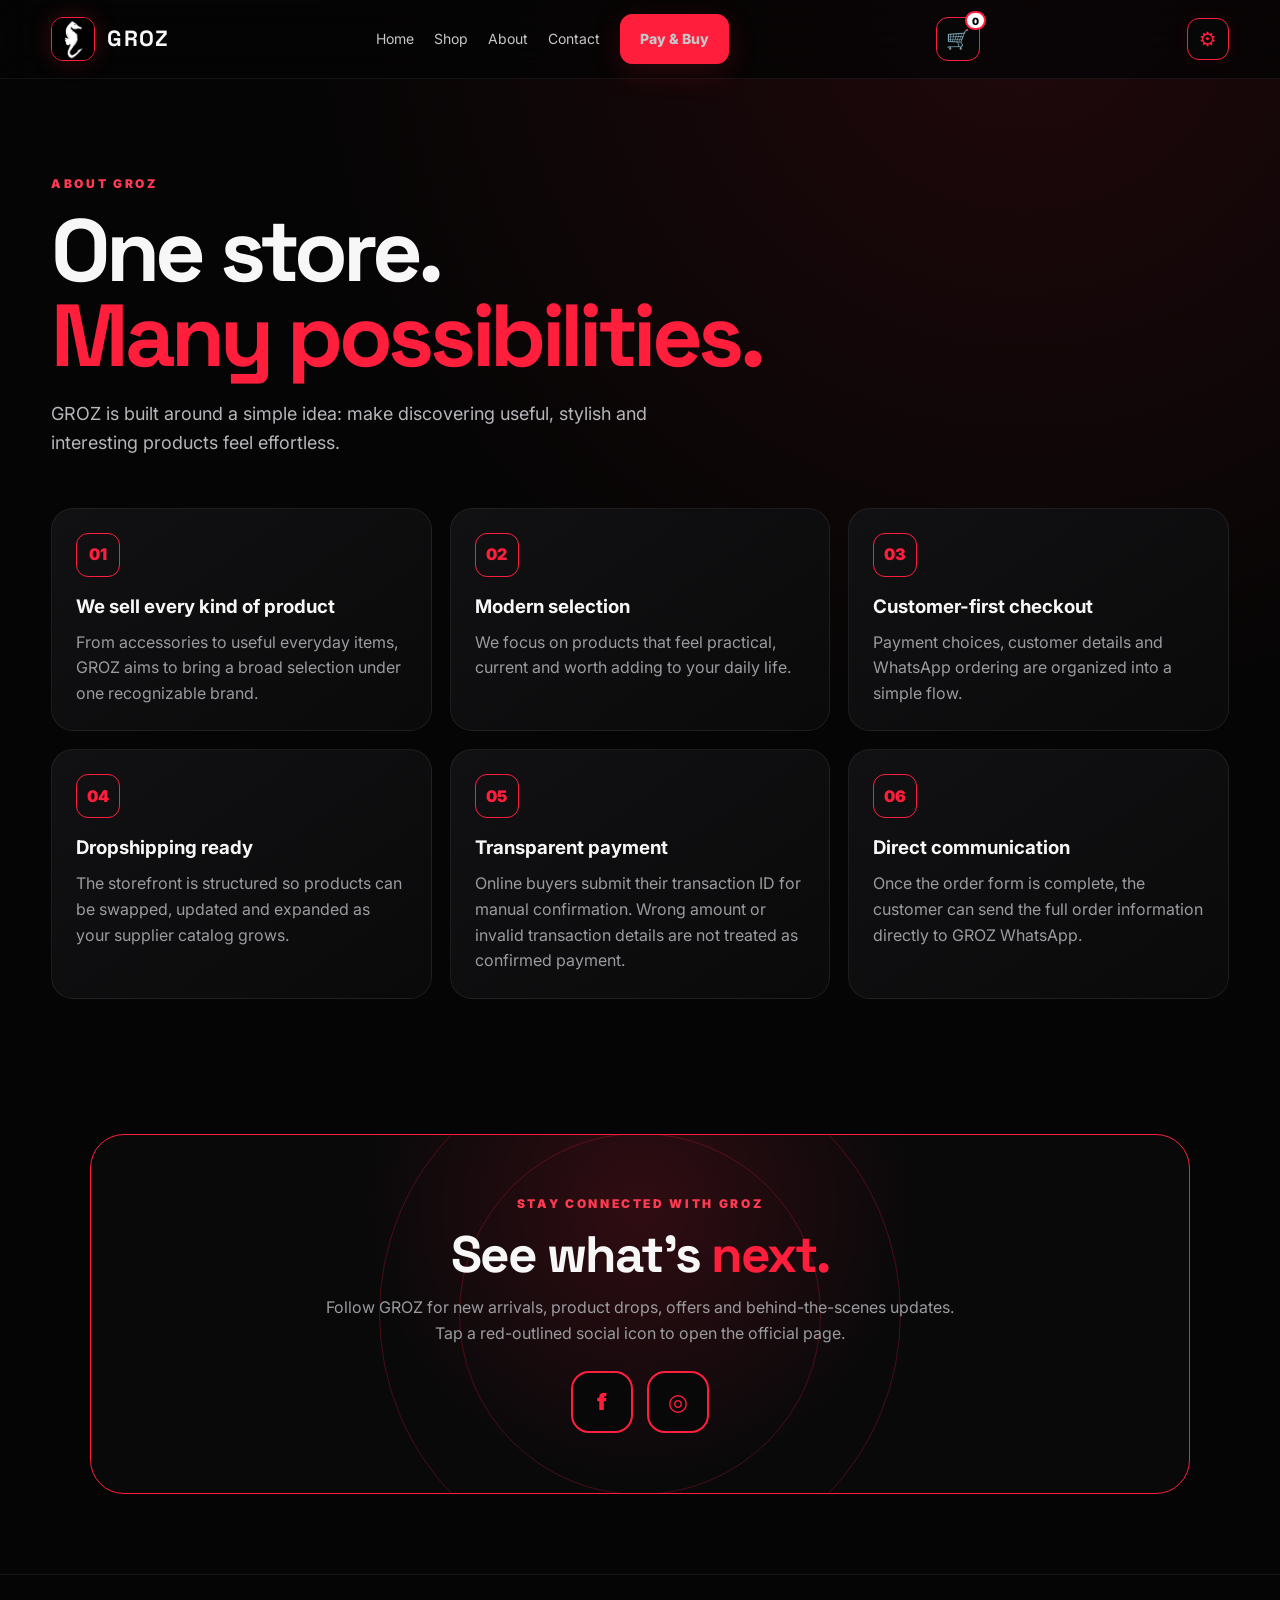
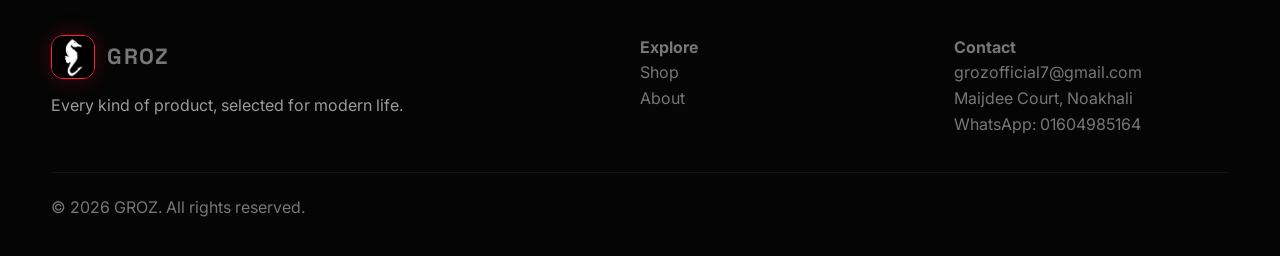
==== about.html @ 0dee0212 "Add files via upload" ====
<!doctype html><html lang="en"><head><meta charset="utf-8"><meta name="viewport" content="width=device-width,initial-scale=1"><meta name="theme-color" content="#050505"><title>About GROZ — Our Brand</title><link rel="stylesheet" href="css/style.css"><meta name="description" content="Learn about GROZ — a modern online store offering accessories and useful everyday products."><meta name="keywords" content="GROZ about, online store Bangladesh"><meta name="robots" content="index,follow,max-image-preview:large"><link rel="canonical" href="https://YOUR-DOMAIN.example/about.html"></head><body>
<header class="header">
 <div class="container nav">
  <a class="brand" href="index.html"><img src="assets/groz-logo.jpg" alt="GROZ logo"><span>GROZ</span></a>
  <button class="menu">☰</button>
  <nav class="navlinks">
   <a href="index.html">Home</a><a href="shop.html">Shop</a><a href="about.html">About</a><a href="contact.html">Contact</a>
   <a class="btn" href="checkout.html" data-i18n="Pay & Buy">Pay & Buy</a>
  </nav>
  <a class="cart-link" href="cart.html" aria-label="Cart" title="Cart"><span class="cart-icon">🛒</span><span class="cart-count" id="cartCount">0</span></a>
 
<div class="settings-wrap">
  <button class="settings-btn" id="settingsBtn" type="button" aria-label="Settings" title="Settings">⚙</button>
  <div class="settings-panel" id="settingsPanel" aria-hidden="true">
    <div class="settings-title"><span data-i18n="Settings">Settings</span><button class="settings-close" id="settingsClose" type="button" aria-label="Close">×</button></div>
    <div class="settings-section">
      <div class="settings-label" data-i18n="Theme">Theme</div>
      <div class="theme-options">
        <button type="button" class="theme-choice" data-theme-choice="dark"><span class="theme-swatch swatch-dark"></span><span data-i18n="Dark">Dark</span></button>
        <button type="button" class="theme-choice" data-theme-choice="white"><span class="theme-swatch swatch-white"></span><span data-i18n="White">White</span></button>
        <button type="button" class="theme-choice" data-theme-choice="bright"><span class="theme-swatch swatch-bright"></span><span data-i18n="Bright">Bright</span></button>
      </div>
    </div>
    <div class="settings-section">
      <div class="settings-label" data-i18n="Language">Language</div>
      <div class="language-options">
        <button type="button" class="language-choice" data-lang-choice="en">English</button>
        <button type="button" class="language-choice" data-lang-choice="bn">বাংলা</button>
      </div>
    </div>
    <div class="settings-hint" data-i18n="Your choices are saved automatically.">Your choices are saved automatically.</div>
  </div>
</div>
</div>
</header>
<main>
<section class="section"><div class="container">
 <div class="reveal"><div class="kicker">About GROZ</div><h1>One store.<br><span class="red">Many possibilities.</span></h1><p class="lead">GROZ is built around a simple idea: make discovering useful, stylish and interesting products feel effortless.</p></div>
 <div class="grid" style="margin-top:50px">
  <div class="card reveal"><div class="iconbox">01</div><h3 style="margin:15px 0 8px">We sell every kind of product</h3><p class="muted">From accessories to useful everyday items, GROZ aims to bring a broad selection under one recognizable brand.</p></div>
  <div class="card reveal"><div class="iconbox">02</div><h3 style="margin:15px 0 8px">Modern selection</h3><p class="muted">We focus on products that feel practical, current and worth adding to your daily life.</p></div>
  <div class="card reveal"><div class="iconbox">03</div><h3 style="margin:15px 0 8px">Customer-first checkout</h3><p class="muted">Payment choices, customer details and WhatsApp ordering are organized into a simple flow.</p></div>
  <div class="card reveal"><div class="iconbox">04</div><h3 style="margin:15px 0 8px">Dropshipping ready</h3><p class="muted">The storefront is structured so products can be swapped, updated and expanded as your supplier catalog grows.</p></div>
  <div class="card reveal"><div class="iconbox">05</div><h3 style="margin:15px 0 8px">Transparent payment</h3><p class="muted">Online buyers submit their transaction ID for manual confirmation. Wrong amount or invalid transaction details are not treated as confirmed payment.</p></div>
  <div class="card reveal"><div class="iconbox">06</div><h3 style="margin:15px 0 8px">Direct communication</h3><p class="muted">Once the order form is complete, the customer can send the full order information directly to GROZ WhatsApp.</p></div>
 </div>
</div></section>
</main>
<section class="social-outro reveal">
 <div class="social-content">
  <div class="kicker">Stay connected with GROZ</div>
  <h2>See what's <span class="red">next.</span></h2>
  <p>Follow GROZ for new arrivals, product drops, offers and behind-the-scenes updates. Tap a red-outlined social icon to open the official page.</p>
  <div class="socials">
   <a class="social-btn" data-social="facebook" href="#" target="_blank" rel="noopener" aria-label="Facebook">f</a>
   <a class="social-btn" data-social="instagram" href="#" target="_blank" rel="noopener" aria-label="Instagram">◎</a>
  </div>
 </div>
</section>

<footer class="footer"><div class="container footer-grid">
 <div><div class="brand"><img src="assets/groz-logo.jpg" alt="GROZ"><span>GROZ</span></div><p class="muted" style="margin-top:14px">Every kind of product, selected for modern life.</p></div>
 <div><b>Explore</b><p><a href="shop.html">Shop</a></p><p><a href="about.html">About</a></p><p></p></div>
 <div><b>Contact</b><p>grozofficial7@gmail.com</p><p>Maijdee Court, Noakhali</p><p>WhatsApp: 01604985164</p></div>
</div><div class="container" style="margin-top:35px;border-top:1px solid rgba(255,255,255,.06);padding-top:22px">© 2026 GROZ. All rights reserved.</div></footer>
<div class="toast"></div><script src="js/app.js"></script></body></html>
---- css/style.css ----
@import url('https://fonts.googleapis.com/css2?family=Inter:wght@400;500;600;700;800;900&family=Space+Grotesk:wght@500;600;700&display=swap');
:root{
  --bg:#050505; --panel:#0d0d0f; --panel2:#121214; --red:#ff1f3d; --red2:#ff3b54;
  --white:#f7f7f7; --muted:#9b9b9f; --line:rgba(255,31,61,.22);
  --shadow:0 25px 80px rgba(0,0,0,.45);
}
*{box-sizing:border-box;margin:0;padding:0}
html{scroll-behavior:smooth}
body{font-family:Inter,system-ui,sans-serif;background:radial-gradient(circle at 80% 0%,rgba(255,31,61,.11),transparent 35%),var(--bg);color:var(--white);line-height:1.6;overflow-x:hidden}
a{color:inherit;text-decoration:none}
button,input,textarea,select{font:inherit}
img{max-width:100%;display:block}
.container{width:min(1180px,92%);margin:auto}
.header{position:sticky;top:0;z-index:1000;background:rgba(5,5,5,.78);backdrop-filter:blur(18px);border-bottom:1px solid rgba(255,255,255,.06)}
.nav{height:78px;display:flex;align-items:center;justify-content:space-between;gap:24px}
.brand{display:flex;align-items:center;gap:12px;font-family:"Space Grotesk";font-weight:800;font-size:22px;letter-spacing:.06em}
.brand img{width:44px;height:44px;border-radius:12px;object-fit:cover;border:1px solid var(--red);box-shadow:0 0 22px rgba(255,31,61,.22)}
.navlinks{display:flex;gap:20px;align-items:center}
.navlinks a{color:#c7c7ca;font-size:14px;transition:.25s}
.navlinks a:hover,.navlinks a.active{color:#fff}
.navlinks a.active{position:relative}.navlinks a.active:after{content:"";position:absolute;left:0;right:0;bottom:-10px;height:2px;background:var(--red);box-shadow:0 0 12px var(--red)}
.menu{display:none;background:none;border:1px solid var(--line);color:#fff;border-radius:10px;padding:8px 10px}
.btn{display:inline-flex;align-items:center;justify-content:center;gap:9px;border:1px solid var(--red);background:var(--red);color:white;padding:13px 19px;border-radius:12px;font-weight:800;cursor:pointer;transition:.25s;box-shadow:0 8px 30px rgba(255,31,61,.16)}
.btn:hover{transform:translateY(-2px);box-shadow:0 15px 35px rgba(255,31,61,.25)}
.btn.ghost{background:transparent;color:#fff}
.hero{min-height:72vh;display:grid;place-items:center;padding:80px 0;position:relative}
.hero:before{content:"";position:absolute;width:520px;height:520px;background:rgba(255,31,61,.12);filter:blur(110px);border-radius:50%;top:0;right:-170px;pointer-events:none}
.hero-grid{display:grid;grid-template-columns:1.1fr .9fr;gap:70px;align-items:center}
.kicker{color:var(--red2);font-size:12px;font-weight:900;letter-spacing:.22em;text-transform:uppercase;margin-bottom:16px}
h1{font-family:"Space Grotesk";font-size:clamp(46px,7vw,88px);line-height:.96;letter-spacing:-.05em}
h2{font-family:"Space Grotesk";font-size:clamp(32px,4vw,54px);line-height:1.03;letter-spacing:-.04em}
.lead{color:#b6b6bb;font-size:18px;max-width:680px;margin:22px 0 30px}
.red{color:var(--red)}
.hero-art{min-height:470px;border:1px solid var(--line);border-radius:34px;background:linear-gradient(145deg,#111,#090909);display:grid;place-items:center;position:relative;overflow:hidden;box-shadow:var(--shadow);animation:float 6s ease-in-out infinite}
.hero-art img{width:min(390px,75%);filter:drop-shadow(0 25px 50px rgba(255,31,61,.12));transform:rotate(-4deg)}
.hero-art:after{content:"GROZ";position:absolute;bottom:25px;right:30px;color:rgba(255,255,255,.05);font-family:"Space Grotesk";font-size:110px;font-weight:900}
@keyframes float{50%{transform:translateY(-10px)}}
.section{padding:95px 0}
.section-head{display:flex;justify-content:space-between;gap:30px;align-items:end;margin-bottom:38px}
.section-head p{color:var(--muted);max-width:560px}
.grid{display:grid;grid-template-columns:repeat(3,1fr);gap:18px}
.card{background:linear-gradient(145deg,#111113,#0a0a0b);border:1px solid rgba(255,255,255,.07);border-radius:22px;padding:24px;transition:.3s;position:relative;overflow:hidden}
.card:hover{transform:translateY(-7px);border-color:var(--line);box-shadow:0 20px 55px rgba(0,0,0,.35)}
.product-img{height:240px;border-radius:16px;background:radial-gradient(circle at 50% 30%,rgba(255,31,61,.3),transparent 45%),linear-gradient(135deg,#19191c,#070708);display:grid;place-items:center;margin-bottom:18px}
.product-icon{font-size:82px;filter:drop-shadow(0 12px 25px rgba(255,31,61,.2))}
.price{font-size:20px;font-weight:900;margin:9px 0 16px}.muted{color:var(--muted)}
.tags{display:flex;gap:7px;flex-wrap:wrap}.tag{border:1px solid rgba(255,31,61,.25);color:#ff7184;border-radius:999px;padding:5px 9px;font-size:11px}
.feature-grid{display:grid;grid-template-columns:repeat(4,1fr);gap:14px}
.feature{padding:25px;border:1px solid rgba(255,255,255,.07);border-radius:18px;background:#0b0b0c}
.feature b{display:block;margin:12px 0 6px}.feature span{color:var(--muted);font-size:14px}
.iconbox{width:44px;height:44px;border:1px solid var(--red);border-radius:12px;display:grid;place-items:center;color:var(--red);font-weight:900}
.social-outro{margin:40px auto 0;width:min(1100px,92%);min-height:360px;border:1px solid var(--red);border-radius:34px;background:radial-gradient(circle at 50% 20%,rgba(255,31,61,.16),transparent 45%),#09090a;display:grid;place-items:center;text-align:center;padding:55px;position:relative;overflow:hidden}
.social-outro:before,.social-outro:after{content:"";position:absolute;border:1px solid rgba(255,31,61,.25);border-radius:50%;width:360px;height:360px;animation:pulse 4s infinite}
.social-outro:after{width:520px;height:520px;animation-delay:1.5s}
@keyframes pulse{50%{transform:scale(1.12);opacity:.35}}
.social-content{position:relative;z-index:2}.social-content p{color:var(--muted);margin:13px auto 25px;max-width:650px}
.socials{display:flex;justify-content:center;gap:14px}.social-btn{width:62px;height:62px;border:2px solid var(--red);border-radius:18px;display:grid;place-items:center;color:var(--red);font-weight:900;font-size:23px;transition:.25s;background:#080808}
.social-btn:hover{background:var(--red);color:#fff;transform:translateY(-5px) rotate(-2deg);box-shadow:0 12px 35px rgba(255,31,61,.3)}
.footer{padding:60px 0 35px;color:#777;border-top:1px solid rgba(255,255,255,.06);margin-top:80px}
.footer-grid{display:grid;grid-template-columns:2fr 1fr 1fr;gap:40px}.footer a:hover{color:#fff}
.form{display:grid;gap:14px}.form-row{display:grid;grid-template-columns:1fr 1fr;gap:14px}
input,textarea,select{width:100%;background:#0b0b0c;border:1px solid rgba(255,255,255,.1);border-radius:12px;color:#fff;padding:14px 15px;outline:none;transition:.2s}
input:focus,textarea:focus,select:focus{border-color:var(--red);box-shadow:0 0 0 3px rgba(255,31,61,.08)}
textarea{min-height:140px;resize:vertical}
.pay-grid{display:grid;grid-template-columns:1fr 1fr;gap:22px}
.payment-options{display:grid;gap:10px}.payment-option{display:flex;gap:12px;align-items:center;padding:15px;border:1px solid rgba(255,255,255,.09);border-radius:14px;cursor:pointer}.payment-option:has(input:checked){border-color:var(--red);background:rgba(255,31,61,.07)}
.payments{display:grid;gap:9px;margin-top:18px}.pay-row{display:flex;justify-content:space-between;align-items:center;padding:13px 15px;background:#0b0b0c;border:1px solid rgba(255,255,255,.07);border-radius:12px}.copy{border:1px solid var(--red);color:var(--red);background:transparent;border-radius:8px;padding:6px 10px;cursor:pointer}
.hidden{display:none!important}.notice{padding:14px 16px;border-left:3px solid var(--red);background:rgba(255,31,61,.06);color:#c8c8cb;border-radius:8px}
.reveal{opacity:0;transform:translateY(24px);transition:.7s}.reveal.show{opacity:1;transform:none}
.toast{position:fixed;right:20px;bottom:20px;z-index:2000;background:#151518;border:1px solid var(--red);padding:13px 17px;border-radius:12px;box-shadow:var(--shadow);transform:translateY(100px);opacity:0;transition:.3s}.toast.show{transform:none;opacity:1}
@media(max-width:850px){.navlinks{display:none;position:absolute;left:4%;right:4%;top:70px;background:#0a0a0b;border:1px solid var(--line);border-radius:15px;padding:18px;flex-direction:column;align-items:flex-start}.navlinks.open{display:flex}.menu{display:block}.hero-grid,.pay-grid{grid-template-columns:1fr}.grid{grid-template-columns:1fr 1fr}.feature-grid{grid-template-columns:1fr 1fr}.footer-grid{grid-template-columns:1fr}.hero{padding-top:55px}.hero-art{min-height:360px}}
@media(max-width:560px){.grid,.feature-grid,.form-row{grid-template-columns:1fr}.nav{height:70px}.social-outro{padding:35px 18px;min-height:330px}h1{font-size:50px}.section{padding:65px 0}}

/* GROZ v2: full-frame hero slider + separated payment flow */
.hero-slider{position:relative;width:100%;height:min(780px,calc(100vh - 78px));min-height:590px;overflow:hidden;background:#050505}
.slider-track,.slide{position:absolute;inset:0}.slide{opacity:0;visibility:hidden;transition:opacity 1.15s ease,visibility 1.15s ease}.slide.active{opacity:1;visibility:visible}.slide img{width:100%;height:100%;object-fit:cover;object-position:center}.slide-overlay{position:absolute;inset:0;background:linear-gradient(90deg,rgba(0,0,0,.84) 0%,rgba(0,0,0,.45) 44%,rgba(0,0,0,.18) 100%),linear-gradient(0deg,rgba(0,0,0,.78) 0%,transparent 36%,rgba(0,0,0,.22) 100%)}
.slide-copy{position:absolute;left:max(5%,calc((100% - 1180px)/2));bottom:88px;width:min(620px,84%);z-index:2}.slide-eyebrow{display:inline-block;color:#ff5269;font-size:11px;font-weight:900;letter-spacing:.22em;margin-bottom:15px}.slide-copy h1{font-size:clamp(42px,6vw,82px);text-shadow:0 10px 40px rgba(0,0,0,.5)}.slide-copy p{color:#ddd;max-width:570px;margin-top:18px;font-size:16px}.slide-accent{position:absolute;left:0;right:0;bottom:0;height:105px;background:linear-gradient(0deg,rgba(255,31,61,.42),rgba(255,31,61,.10) 30%,transparent 75%);mix-blend-mode:screen;pointer-events:none}.slider-dots{position:absolute;z-index:4;right:max(5%,calc((100% - 1180px)/2));bottom:34px;display:flex;gap:8px}.slider-dot{width:35px;height:4px;border:0;border-radius:99px;background:rgba(255,255,255,.28);cursor:pointer;transition:.3s}.slider-dot.active{background:#ff1f3d;box-shadow:0 0 16px rgba(255,31,61,.65)}
.section-tight{padding-top:25px}.mini-banner{border:1px solid rgba(255,31,61,.22);border-radius:25px;padding:30px 34px;display:flex;align-items:center;justify-content:space-between;gap:25px;background:linear-gradient(110deg,#0d0d0f,#09090a)}
.selected-payment{margin-top:18px;border:1px solid var(--red);background:rgba(255,31,61,.055);border-radius:16px;padding:17px 18px;box-shadow:0 0 30px rgba(255,31,61,.07)}.number-line{display:flex;align-items:center;justify-content:space-between;gap:15px;margin-top:8px}.number-line strong{font-size:24px;letter-spacing:.03em}.checkline{display:flex;align-items:center;gap:10px;margin-top:16px;color:#ddd}.checkline input{width:17px;height:17px}.order-preview{margin:15px 0 18px;padding:15px;border-radius:14px;background:#09090a;border:1px solid rgba(255,255,255,.08);color:#c9c9cc}.order-preview b{color:#fff}.payment-option{transition:.2s}.payment-option input{width:auto}.payment-option:has(input:checked){transform:translateX(3px)}
@media(max-width:850px){.hero-slider{height:650px;min-height:520px}.slide-copy{bottom:78px}.mini-banner{flex-direction:column;align-items:flex-start}.number-line strong{font-size:20px}}
@media(max-width:560px){.hero-slider{height:590px;min-height:0}.slide img{object-position:center}.slide-copy{bottom:70px}.slide-copy p{font-size:14px}.slider-dots{left:5%;right:auto}.mini-banner{padding:25px}.selected-payment{padding:14px}.number-line{align-items:flex-start;flex-direction:column}}

/* GROZ v3: 8-image editorial hero slideshow */
.slider-dots{flex-wrap:wrap;max-width:430px;justify-content:flex-end}
.slider-dot{height:4px;min-width:22px}
.slider-timing{position:absolute;z-index:4;left:max(5%,calc((100% - 1180px)/2));bottom:35px;color:rgba(255,255,255,.72);font-size:10px;font-weight:900;letter-spacing:.2em;display:flex;align-items:center;gap:9px}
.slider-timing span{width:28px;height:1px;background:var(--red);box-shadow:0 0 10px rgba(255,31,61,.65)}
.slide img{object-fit:cover;object-position:center center;transform:scale(1.02);transition:transform 7s ease}
.slide.active img{transform:scale(1.06)}
@media(max-width:560px){.slider-dots{max-width:210px;right:5%;gap:5px}.slider-dot{min-width:14px;width:18px}.slider-timing{left:5%;bottom:36px}}

/* GROZ Settings: theme + language controls */
.settings-wrap{position:relative;z-index:1200;display:flex;align-items:center}
.settings-btn{width:42px;height:42px;border-radius:12px;border:1px solid var(--red);background:rgba(8,8,8,.82);color:var(--red);display:grid;place-items:center;font-size:20px;cursor:pointer;transition:.3s;box-shadow:0 0 18px rgba(255,31,61,.08)}
.settings-btn:hover{transform:rotate(28deg) translateY(-1px);background:var(--red);color:#fff;box-shadow:0 0 28px rgba(255,31,61,.28)}
.settings-panel{position:absolute;right:0;top:54px;width:310px;padding:18px;border:1px solid var(--red);border-radius:18px;background:rgba(10,10,12,.97);backdrop-filter:blur(20px);box-shadow:0 25px 70px rgba(0,0,0,.55);opacity:0;visibility:hidden;transform:translateY(-8px) scale(.98);transition:.25s}
.settings-panel.open{opacity:1;visibility:visible;transform:none}
.settings-title{display:flex;justify-content:space-between;align-items:center;font-family:"Space Grotesk";font-weight:800;font-size:18px;margin-bottom:16px}.settings-close{border:0;background:transparent;color:#aaa;font-size:25px;cursor:pointer;line-height:1}.settings-close:hover{color:#fff}
.settings-section{padding:14px 0;border-top:1px solid rgba(255,255,255,.07)}.settings-label{font-size:11px;font-weight:900;letter-spacing:.18em;text-transform:uppercase;color:var(--muted);margin-bottom:10px}
.theme-options{display:grid;grid-template-columns:repeat(3,1fr);gap:8px}.theme-choice,.language-choice{border:1px solid rgba(255,255,255,.1);background:#111114;color:#ddd;border-radius:11px;padding:10px 8px;cursor:pointer;transition:.2s;font-size:12px;font-weight:800}.theme-choice:hover,.language-choice:hover,.theme-choice.active,.language-choice.active{border-color:var(--red);color:#fff;background:rgba(255,31,61,.08);box-shadow:0 0 18px rgba(255,31,61,.08)}
.theme-swatch{display:block;width:28px;height:18px;border-radius:6px;margin:0 auto 6px;border:1px solid rgba(255,255,255,.25)}.swatch-dark{background:#050505}.swatch-white{background:#fff}.swatch-bright{background:linear-gradient(135deg,#fff 0 70%,#ff1f3d 70%)}
.language-options{display:grid;grid-template-columns:1fr 1fr;gap:8px}.settings-hint{font-size:11px;color:var(--muted);padding-top:12px}

/* White theme */
body.theme-white{--bg:#ffffff;--panel:#f5f5f6;--panel2:#eeeeef;--white:#090909;--muted:#626268;--line:rgba(255,31,61,.25);background:radial-gradient(circle at 80% 0%,rgba(255,31,61,.09),transparent 35%),#fff;color:#090909}
body.theme-white .header{background:rgba(255,255,255,.82);border-bottom-color:rgba(0,0,0,.08)}
body.theme-white .navlinks a{color:#4a4a4f}.theme-white .navlinks a:hover,.theme-white .navlinks a.active{color:#050505}.theme-white .brand img{background:#090909}
body.theme-white .btn.ghost{color:#090909}.theme-white .card,.theme-white .feature,.theme-white .mini-banner,.theme-white .social-outro,.theme-white .hero-art{background:linear-gradient(145deg,#fff,#f1f1f2);border-color:rgba(0,0,0,.08)}
body.theme-white .feature span,.theme-white .section-head p,.theme-white .lead,.theme-white .social-content p{color:#626268}.theme-white input,.theme-white textarea,.theme-white select{background:#fff;color:#090909;border-color:rgba(0,0,0,.14)}
.theme-white .payments .pay-row,.theme-white .payment-option,.theme-white .order-preview{background:#f6f6f7;color:#090909;border-color:rgba(0,0,0,.09)}.theme-white .social-btn{background:#fff}.theme-white .footer{border-top-color:rgba(0,0,0,.08);color:#666}.theme-white .settings-panel{background:rgba(255,255,255,.98);box-shadow:0 25px 70px rgba(0,0,0,.18)}.theme-white .settings-btn{background:#fff}.theme-white .theme-choice,.theme-white .language-choice{background:#f5f5f6;color:#333;border-color:rgba(0,0,0,.1)}

/* Bright theme: high-contrast light negative while the GROZ red stays unchanged */
body.theme-bright{--bg:#f2f2f2;--panel:#ffffff;--panel2:#e9e9e9;--white:#050505;--muted:#3f3f43;--line:rgba(255,31,61,.3);background:linear-gradient(135deg,#fff 0%,#ededed 55%,#fff 100%);color:#050505}
body.theme-bright .header{background:rgba(245,245,245,.88);border-bottom-color:rgba(0,0,0,.12)}
body.theme-bright .navlinks a{color:#111}.theme-bright .navlinks a:hover,.theme-bright .navlinks a.active{color:#000}.theme-bright .brand img{background:#050505}
body.theme-bright .hero-slider{background:#f2f2f2}.theme-bright .slide-overlay{background:linear-gradient(90deg,rgba(255,255,255,.78) 0%,rgba(255,255,255,.38) 44%,rgba(255,255,255,.12) 100%),linear-gradient(0deg,rgba(255,255,255,.7) 0%,transparent 36%,rgba(255,255,255,.15) 100%)}.theme-bright .slide-copy p{color:#111;text-shadow:none}.theme-bright .slide-copy h1{text-shadow:none}.theme-bright .slider-dot{background:rgba(0,0,0,.22)}
body.theme-bright .card,.theme-bright .feature,.theme-bright .mini-banner,.theme-bright .social-outro,.theme-bright .hero-art{background:linear-gradient(145deg,#fff,#e9e9e9);border-color:rgba(0,0,0,.12)}
body.theme-bright .feature span,.theme-bright .section-head p,.theme-bright .lead,.theme-bright .social-content p{color:#3f3f43}.theme-bright input,.theme-bright textarea,.theme-bright select{background:#fff;color:#050505;border-color:rgba(0,0,0,.18)}
.theme-bright .payments .pay-row,.theme-bright .payment-option,.theme-bright .order-preview{background:#fff;color:#050505;border-color:rgba(0,0,0,.12)}.theme-bright .social-btn{background:#fff}.theme-bright .footer{border-top-color:rgba(0,0,0,.1);color:#555}.theme-bright .settings-panel{background:rgba(255,255,255,.98);box-shadow:0 25px 70px rgba(0,0,0,.2)}.theme-bright .settings-btn{background:#fff}.theme-bright .theme-choice,.theme-bright .language-choice{background:#f1f1f1;color:#111;border-color:rgba(0,0,0,.12)}

@media(max-width:850px){.settings-panel{right:-2px}.nav{position:relative}.settings-wrap{margin-left:auto;margin-right:8px}.nav .menu{order:3}.navlinks{z-index:1100}}
@media(max-width:560px){.settings-panel{position:fixed;top:76px;right:4%;width:min(310px,92vw)}}

/* GROZ v5: Pay & Buy Now combined checkout */
.pay-buy-payment{margin-bottom:0}.pay-buy-payment h3{margin:6px 0 16px}.pay-buy-payment .payment-options{grid-template-columns:repeat(5,1fr)}#checkoutForm>.card:last-child{margin-top:0}.pay-buy-payment + .card{border-top-left-radius:22px;border-top-right-radius:22px}.pay-buy-payment .selected-payment{max-width:620px}.pay-buy-payment .notice{margin-top:14px}
@media(max-width:850px){.pay-buy-payment .payment-options{grid-template-columns:1fr 1fr}}
@media(max-width:560px){.pay-buy-payment .payment-options{grid-template-columns:1fr}}

/* GROZ v6: cart + shop quantity controls */
.cart-link{position:relative;display:grid;place-items:center;width:44px;height:44px;border:1px solid var(--red);border-radius:12px;color:var(--red);background:rgba(8,8,8,.82);transition:.25s;flex:0 0 auto}.cart-link:hover,.cart-link.active-cart{background:var(--red);color:#fff;transform:translateY(-2px);box-shadow:0 10px 28px rgba(255,31,61,.22)}.cart-icon{font-size:19px;line-height:1}.cart-count{position:absolute;right:-7px;top:-7px;min-width:19px;height:19px;padding:0 5px;border-radius:99px;background:#fff;color:#050505;border:2px solid var(--red);font-size:10px;font-weight:900;display:grid;place-items:center}.product-actions{display:flex;align-items:end;gap:10px;margin:4px 0 12px}.qty-control{display:grid;gap:5px;min-width:100px;color:var(--muted);font-size:11px;font-weight:800}.shop-qty{padding:10px 11px}.product-actions .btn{padding:10px 13px;flex:1}.buy-product{width:100%;text-align:center}.checkout-actions{display:flex;gap:12px;flex-wrap:wrap}.checkout-actions .btn{flex:1}.cart-layout{display:grid;grid-template-columns:1.5fr .7fr;gap:20px;align-items:start}.cart-items{display:grid;gap:12px}.cart-item{background:linear-gradient(145deg,#111113,#0a0a0b);border:1px solid rgba(255,255,255,.07);border-radius:20px;padding:18px;display:flex;justify-content:space-between;gap:18px;align-items:center}.cart-item-main{display:flex;align-items:center;gap:16px}.cart-icon-large{width:70px;height:70px;border-radius:16px;background:radial-gradient(circle at 50% 30%,rgba(255,31,61,.3),transparent 45%),linear-gradient(135deg,#19191c,#070708);display:grid;place-items:center;font-size:28px}.cart-item-controls{display:flex;align-items:end;gap:10px;flex-wrap:wrap;justify-content:flex-end}.cart-item-controls label{display:grid;gap:5px;font-size:11px;color:var(--muted);font-weight:800}.cart-qty{width:82px;padding:10px}.cart-summary{position:sticky;top:105px}.cart-summary h3{margin-bottom:12px}.cart-summary .btn{margin-top:16px}.theme-white .cart-link,.theme-bright .cart-link{background:#fff}.theme-white .cart-item,.theme-bright .cart-item{background:linear-gradient(145deg,#fff,#e9e9e9);border-color:rgba(0,0,0,.1)}.theme-white .cart-icon-large,.theme-bright .cart-icon-large{background:#f1f1f1}.theme-white .cart-summary,.theme-bright .cart-summary{background:#fff}
@media(max-width:850px){.cart-layout{grid-template-columns:1fr}.cart-summary{position:static}.cart-item{align-items:flex-start;flex-direction:column}.cart-item-controls{justify-content:flex-start;width:100%}}
@media(max-width:560px){.cart-link{width:40px;height:40px}.product-actions{align-items:stretch}.product-actions .btn{font-size:12px}.checkout-actions{flex-direction:column}.checkout-actions .btn{width:100%}}
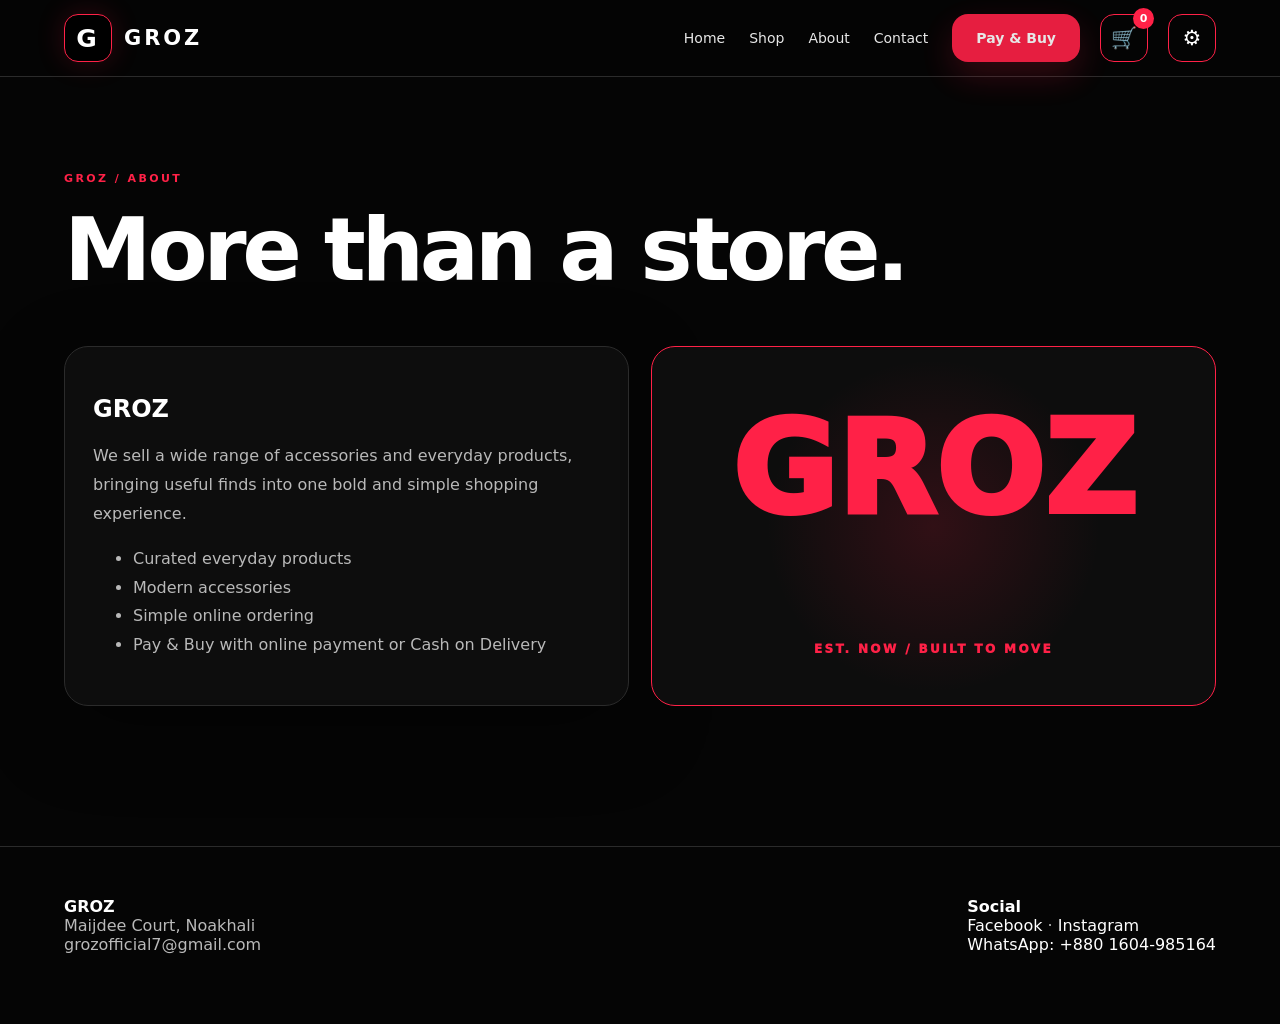
==== commit f9ea40ea: "Add files via upload" ====
--- a/about.html
+++ b/about.html
@@ -1,66 +1,6 @@
-<!doctype html><html lang="en"><head><meta charset="utf-8"><meta name="viewport" content="width=device-width,initial-scale=1"><meta name="theme-color" content="#050505"><title>About GROZ — Our Brand</title><link rel="stylesheet" href="css/style.css"><meta name="description" content="Learn about GROZ — a modern online store offering accessories and useful everyday products."><meta name="keywords" content="GROZ about, online store Bangladesh"><meta name="robots" content="index,follow,max-image-preview:large"><link rel="canonical" href="https://YOUR-DOMAIN.example/about.html"></head><body>
-<header class="header">
- <div class="container nav">
-  <a class="brand" href="index.html"><img src="assets/groz-logo.jpg" alt="GROZ logo"><span>GROZ</span></a>
-  <button class="menu">☰</button>
-  <nav class="navlinks">
-   <a href="index.html">Home</a><a href="shop.html">Shop</a><a href="about.html">About</a><a href="contact.html">Contact</a>
-   <a class="btn" href="checkout.html" data-i18n="Pay & Buy">Pay & Buy</a>
-  </nav>
-  <a class="cart-link" href="cart.html" aria-label="Cart" title="Cart"><span class="cart-icon">🛒</span><span class="cart-count" id="cartCount">0</span></a>
- 
-<div class="settings-wrap">
-  <button class="settings-btn" id="settingsBtn" type="button" aria-label="Settings" title="Settings">⚙</button>
-  <div class="settings-panel" id="settingsPanel" aria-hidden="true">
-    <div class="settings-title"><span data-i18n="Settings">Settings</span><button class="settings-close" id="settingsClose" type="button" aria-label="Close">×</button></div>
-    <div class="settings-section">
-      <div class="settings-label" data-i18n="Theme">Theme</div>
-      <div class="theme-options">
-        <button type="button" class="theme-choice" data-theme-choice="dark"><span class="theme-swatch swatch-dark"></span><span data-i18n="Dark">Dark</span></button>
-        <button type="button" class="theme-choice" data-theme-choice="white"><span class="theme-swatch swatch-white"></span><span data-i18n="White">White</span></button>
-        <button type="button" class="theme-choice" data-theme-choice="bright"><span class="theme-swatch swatch-bright"></span><span data-i18n="Bright">Bright</span></button>
-      </div>
-    </div>
-    <div class="settings-section">
-      <div class="settings-label" data-i18n="Language">Language</div>
-      <div class="language-options">
-        <button type="button" class="language-choice" data-lang-choice="en">English</button>
-        <button type="button" class="language-choice" data-lang-choice="bn">বাংলা</button>
-      </div>
-    </div>
-    <div class="settings-hint" data-i18n="Your choices are saved automatically.">Your choices are saved automatically.</div>
-  </div>
-</div>
-</div>
-</header>
-<main>
-<section class="section"><div class="container">
- <div class="reveal"><div class="kicker">About GROZ</div><h1>One store.<br><span class="red">Many possibilities.</span></h1><p class="lead">GROZ is built around a simple idea: make discovering useful, stylish and interesting products feel effortless.</p></div>
- <div class="grid" style="margin-top:50px">
-  <div class="card reveal"><div class="iconbox">01</div><h3 style="margin:15px 0 8px">We sell every kind of product</h3><p class="muted">From accessories to useful everyday items, GROZ aims to bring a broad selection under one recognizable brand.</p></div>
-  <div class="card reveal"><div class="iconbox">02</div><h3 style="margin:15px 0 8px">Modern selection</h3><p class="muted">We focus on products that feel practical, current and worth adding to your daily life.</p></div>
-  <div class="card reveal"><div class="iconbox">03</div><h3 style="margin:15px 0 8px">Customer-first checkout</h3><p class="muted">Payment choices, customer details and WhatsApp ordering are organized into a simple flow.</p></div>
-  <div class="card reveal"><div class="iconbox">04</div><h3 style="margin:15px 0 8px">Dropshipping ready</h3><p class="muted">The storefront is structured so products can be swapped, updated and expanded as your supplier catalog grows.</p></div>
-  <div class="card reveal"><div class="iconbox">05</div><h3 style="margin:15px 0 8px">Transparent payment</h3><p class="muted">Online buyers submit their transaction ID for manual confirmation. Wrong amount or invalid transaction details are not treated as confirmed payment.</p></div>
-  <div class="card reveal"><div class="iconbox">06</div><h3 style="margin:15px 0 8px">Direct communication</h3><p class="muted">Once the order form is complete, the customer can send the full order information directly to GROZ WhatsApp.</p></div>
- </div>
-</div></section>
-</main>
-<section class="social-outro reveal">
- <div class="social-content">
-  <div class="kicker">Stay connected with GROZ</div>
-  <h2>See what's <span class="red">next.</span></h2>
-  <p>Follow GROZ for new arrivals, product drops, offers and behind-the-scenes updates. Tap a red-outlined social icon to open the official page.</p>
-  <div class="socials">
-   <a class="social-btn" data-social="facebook" href="#" target="_blank" rel="noopener" aria-label="Facebook">f</a>
-   <a class="social-btn" data-social="instagram" href="#" target="_blank" rel="noopener" aria-label="Instagram">◎</a>
-  </div>
- </div>
-</section>
-
-<footer class="footer"><div class="container footer-grid">
- <div><div class="brand"><img src="assets/groz-logo.jpg" alt="GROZ"><span>GROZ</span></div><p class="muted" style="margin-top:14px">Every kind of product, selected for modern life.</p></div>
- <div><b>Explore</b><p><a href="shop.html">Shop</a></p><p><a href="about.html">About</a></p><p></p></div>
- <div><b>Contact</b><p>grozofficial7@gmail.com</p><p>Maijdee Court, Noakhali</p><p>WhatsApp: 01604985164</p></div>
-</div><div class="container" style="margin-top:35px;border-top:1px solid rgba(255,255,255,.06);padding-top:22px">© 2026 GROZ. All rights reserved.</div></footer>
-<div class="toast"></div><script src="js/app.js"></script></body></html>+<!doctype html><html lang="en"><head>
+<meta charset="utf-8"><meta name="viewport" content="width=device-width,initial-scale=1"><title>About — GROZ</title><link rel="stylesheet" href="assets/style.css"></head>
+<body data-page="about"><div id="site-header"></div><main class="page">
+<header class="page-head"><span class="eyebrow">GROZ / ABOUT</span><h1 data-i18n="aboutTitle">More than a store.</h1></header>
+<section class="about-grid"><article class="panel"><h2>GROZ</h2><p data-i18n="aboutText">We sell a wide range of accessories and everyday products, bringing useful finds into one bold and simple shopping experience.</p><ul><li>Curated everyday products</li><li>Modern accessories</li><li>Simple online ordering</li><li>Pay & Buy with online payment or Cash on Delivery</li></ul></article><div class="about-stamp">GROZ<br><small>EST. NOW / BUILT TO MOVE</small></div></section>
+</main><div id="site-footer"></div><script src="assets/app.js"></script></body></html>
--- a/assets/style.css
+++ b/assets/style.css
@@ -0,0 +1,26 @@
+:root{
+--bg:#050505;--surface:#0d0d0d;--surface2:#151515;--text:#fff;--muted:#b9b9b9;--line:#2b2b2b;--red:#ff2147;--red2:#ff4b68;--shadow:0 24px 80px rgba(0,0,0,.38);
+}
+html[data-theme="bright"]{
+--bg:#fff;--surface:#f7f7f7;--surface2:#ededed;--text:#080808;--muted:#4b4b4b;--line:#d2d2d2;--shadow:0 24px 80px rgba(0,0,0,.12);
+}
+*{box-sizing:border-box}html{scroll-behavior:smooth}body{margin:0;background:var(--bg);color:var(--text);font-family:Inter,system-ui,-apple-system,BlinkMacSystemFont,"Segoe UI",sans-serif;transition:background .35s ease,color .35s ease}
+a{color:var(--text);text-decoration:none}button,input,textarea{font:inherit;color:var(--text)}button{cursor:pointer}
+.header{position:sticky;top:0;z-index:50;display:flex;align-items:center;gap:20px;padding:14px 5vw;border-bottom:1px solid var(--line);background:color-mix(in srgb,var(--bg) 88%,transparent);backdrop-filter:blur(18px)}
+.brand{display:flex;align-items:center;gap:12px;font-weight:900;letter-spacing:.14em;font-size:21px;margin-right:auto}.brand-mark{width:48px;height:48px;border:1.5px solid var(--red);border-radius:14px;display:grid;place-items:center;background:#000;color:#fff;font-weight:900;font-size:25px;box-shadow:0 0 28px rgba(255,33,71,.18)}
+.nav{display:flex;gap:24px;align-items:center}.nav a{font-size:14px;color:var(--text);opacity:.9}.nav a:hover{color:var(--red)}
+.icon-btn{width:48px;height:48px;border:1px solid var(--red);border-radius:14px;background:transparent;display:grid;place-items:center;color:var(--text);font-size:21px;position:relative}.cart-count{position:absolute;right:-7px;top:-7px;background:var(--red);color:#fff;border-radius:999px;min-width:21px;height:21px;display:grid;place-items:center;font-size:11px;font-weight:800}.menu{display:none}
+main{min-height:70vh}.hero{min-height:78vh;display:grid;grid-template-columns:1.05fr .95fr;align-items:center;padding:7vw 8vw;gap:6vw;overflow:hidden}.hero-copy{max-width:700px}.eyebrow{font-size:11px;letter-spacing:.22em;color:var(--red);font-weight:800}.hero h1{font-size:clamp(50px,8vw,110px);line-height:.92;margin:18px 0 28px;letter-spacing:-.06em}.hero h1 b,.page-head h1 b{color:var(--red)}.hero p,.page-head p{font-size:18px;line-height:1.7;color:var(--muted);max-width:600px}.hero-mark{height:min(520px,70vw);aspect-ratio:1;border-radius:40px;border:1px solid var(--line);background:radial-gradient(circle at 50% 45%,rgba(255,33,71,.28),transparent 38%),var(--surface);display:grid;place-items:center;font-size:min(28vw,230px);font-weight:900;color:var(--red);animation:float 5s ease-in-out infinite;box-shadow:var(--shadow)}
+.btn{display:inline-flex;justify-content:center;align-items:center;border:0;background:var(--red);color:#fff;padding:16px 24px;border-radius:16px;font-weight:850;box-shadow:0 14px 35px rgba(255,33,71,.22);transition:transform .2s,box-shadow .2s}.btn:hover{transform:translateY(-2px);box-shadow:0 18px 45px rgba(255,33,71,.3)}.wide{width:100%}
+.slideshow{width:min(1180px,90vw);margin:0 auto 8vw;position:relative;height:62vh;min-height:430px;border-radius:28px;overflow:hidden;background:var(--surface);border:1px solid var(--line);box-shadow:var(--shadow)}.slide{position:absolute;inset:0;opacity:0;transition:opacity 1.2s ease}.slide.active{opacity:1}.slide-art{position:absolute;inset:0;background-size:cover;background-position:center}.art-1{background:radial-gradient(circle at 55% 35%,#555 0 4%,transparent 18%),linear-gradient(135deg,#090909,#303030 48%,#080808)}.art-2{background:radial-gradient(circle at 25% 45%,#777 0 5%,transparent 17%),linear-gradient(120deg,#050505,#222,#070707)}.art-3{background:radial-gradient(circle at 70% 30%,#eee 0 2%,transparent 13%),linear-gradient(135deg,#000,#171717 55%,#4a101d)}.art-4{background:radial-gradient(circle at 50% 55%,#777 0 6%,transparent 20%),linear-gradient(135deg,#181818,#030303)}.slide-caption{position:absolute;left:0;right:0;bottom:0;padding:80px 36px 28px;background:linear-gradient(transparent,rgba(0,0,0,.88));color:#fff;display:flex;flex-direction:column;gap:7px}.slide-caption b{font-size:28px}.slide-caption span{font-size:14px;opacity:.8}
+.feature-grid{width:min(1180px,90vw);margin:0 auto 10vw;display:grid;grid-template-columns:repeat(3,1fr);gap:18px}.feature-grid article,.panel{background:var(--surface);border:1px solid var(--line);border-radius:24px;padding:28px;box-shadow:var(--shadow);transition:background .35s,color .35s,border-color .35s}.feature-grid span{color:var(--red);font-weight:900}.feature-grid h2{font-size:22px}.feature-grid p{color:var(--muted);line-height:1.65}
+.page{width:min(1180px,90vw);margin:0 auto;padding:7vw 0}.page-head{margin-bottom:45px}.page-head h1{font-size:clamp(46px,7vw,88px);letter-spacing:-.05em;margin:12px 0}.product-grid{display:grid;grid-template-columns:repeat(3,1fr);gap:22px}.product{overflow:hidden;border:1px solid var(--line);border-radius:24px;background:var(--surface);box-shadow:var(--shadow)}.product-img{height:310px;background:radial-gradient(circle at 50% 45%,rgba(255,33,71,.35),transparent 30%),linear-gradient(145deg,#111,#292929,#080808);display:grid;place-items:center;font-size:90px;color:#fff}.product-body{padding:22px}.tags{display:flex;gap:8px;flex-wrap:wrap}.tag{border:1px solid rgba(255,33,71,.45);color:var(--red);border-radius:999px;padding:7px 11px;font-size:11px}.product h2{font-size:23px;margin:15px 0 8px}.product p{color:var(--muted);line-height:1.55;min-height:50px}.price{font-size:28px;font-weight:900;margin:16px 0}.qty{display:flex;align-items:center;gap:10px;margin-bottom:14px}.qty input{width:80px;padding:12px;border:1px solid var(--line);border-radius:12px;background:var(--bg);text-align:center}
+.cart-layout{display:grid;grid-template-columns:1.4fr .6fr;gap:22px}.cart-item{display:grid;grid-template-columns:90px 1fr auto;gap:18px;align-items:center;padding:18px 0;border-bottom:1px solid var(--line)}.cart-thumb{width:90px;height:90px;border-radius:16px;background:linear-gradient(145deg,#111,#292929);display:grid;place-items:center;color:#fff;font-size:30px}.cart-actions{display:flex;gap:8px;align-items:center}.mini{padding:8px 11px;border:1px solid var(--line);border-radius:10px;background:var(--surface2)}
+.pay-grid{display:grid;grid-template-columns:.75fr 1.25fr;gap:22px}.payment-methods{display:grid;gap:10px;margin-top:18px}.pay-option{border:1px solid var(--line);border-radius:16px;padding:15px;background:var(--surface2);display:flex;gap:10px;align-items:center}.pay-option.selected{border-color:var(--red);box-shadow:0 0 0 1px var(--red) inset}.payment-number{margin-top:15px;border:1px solid var(--red);border-radius:16px;padding:16px;display:flex;align-items:center;justify-content:space-between;gap:12px}.payment-number strong{font-size:22px}.copy{background:transparent;border:1px solid var(--red);border-radius:10px;padding:9px 12px;color:var(--red);font-weight:800}.hidden{display:none!important}.notice{margin-top:15px;border-left:3px solid var(--red);background:var(--surface2);padding:13px;border-radius:10px;color:var(--muted)}
+label{display:block;margin:0 0 17px;font-weight:750}label>span{display:block;margin-bottom:8px}input,textarea{width:100%;padding:14px 15px;background:var(--bg);border:1px solid var(--line);border-radius:13px;outline:none;transition:border .2s,background .35s,color .35s}input:focus,textarea:focus{border-color:var(--red)}textarea{min-height:120px;resize:vertical}.form-grid{display:grid;grid-template-columns:1fr 1fr;gap:0 16px}.check{display:flex;gap:10px;align-items:flex-start;color:var(--muted)}.check input{width:auto;margin-top:4px}.small-note{color:var(--muted);font-size:12px;line-height:1.6;margin-top:14px}
+.about-grid,.contact-grid{display:grid;grid-template-columns:1fr 1fr;gap:22px}.panel p,.panel li{color:var(--muted);line-height:1.8}.about-stamp{min-height:360px;border:1px solid var(--red);border-radius:24px;display:grid;place-items:center;text-align:center;font-size:clamp(60px,10vw,130px);font-weight:950;color:var(--red);background:radial-gradient(circle,rgba(255,33,71,.15),transparent 50%),var(--surface)}.about-stamp small{font-size:12px;letter-spacing:.2em}.social{display:block;padding:16px;border:1px solid var(--line);border-radius:14px;margin:10px 0;color:var(--text)}
+.footer{border-top:1px solid var(--line);padding:50px 5vw 70px;margin-top:4vw;display:flex;justify-content:space-between;gap:25px;color:var(--muted)}.footer b{color:var(--text)}
+.settings-overlay{position:fixed;inset:0;background:rgba(0,0,0,.58);backdrop-filter:blur(8px);z-index:100;display:grid;place-items:center;padding:20px}.settings-modal{width:min(520px,94vw);background:var(--surface);color:var(--text);border:1px solid var(--red);border-radius:26px;padding:28px;box-shadow:0 30px 100px rgba(0,0,0,.5);animation:pop .22s ease}.settings-top{display:flex;justify-content:space-between;align-items:center}.settings-top h2{margin:0}.close{border:0;background:transparent;color:var(--text);font-size:28px}.setting-label{color:var(--muted);margin:26px 0 12px}.choices{display:grid;grid-template-columns:1fr 1fr;gap:12px}.choice{border:1px solid var(--line);background:var(--surface2);color:var(--text);border-radius:15px;padding:16px;font-weight:800}.choice.active{border-color:var(--red);box-shadow:0 0 0 1px var(--red) inset}.theme-dot{display:block;width:34px;height:22px;border-radius:8px;border:1px solid var(--line);margin:0 auto 8px}.dark-dot{background:#000}.bright-dot{background:#fff}.settings-note{color:var(--muted);font-size:12px;margin-top:22px}
+@keyframes float{50%{transform:translateY(-10px) rotate(.8deg)}}@keyframes pop{from{opacity:0;transform:scale(.96)}to{opacity:1;transform:scale(1)}}
+@media(max-width:850px){.nav{display:none}.menu{display:grid}.hero{grid-template-columns:1fr;padding-top:50px}.hero-mark{width:100%;max-width:430px;justify-self:center}.feature-grid,.product-grid,.about-grid,.contact-grid,.pay-grid,.cart-layout{grid-template-columns:1fr}.slideshow{height:55vh}.form-grid{grid-template-columns:1fr}.footer{flex-direction:column}.header{padding:12px 18px}.brand{font-size:18px}.brand-mark{width:44px;height:44px}}
+@media(prefers-reduced-motion:reduce){*{animation:none!important;transition:none!important}}
